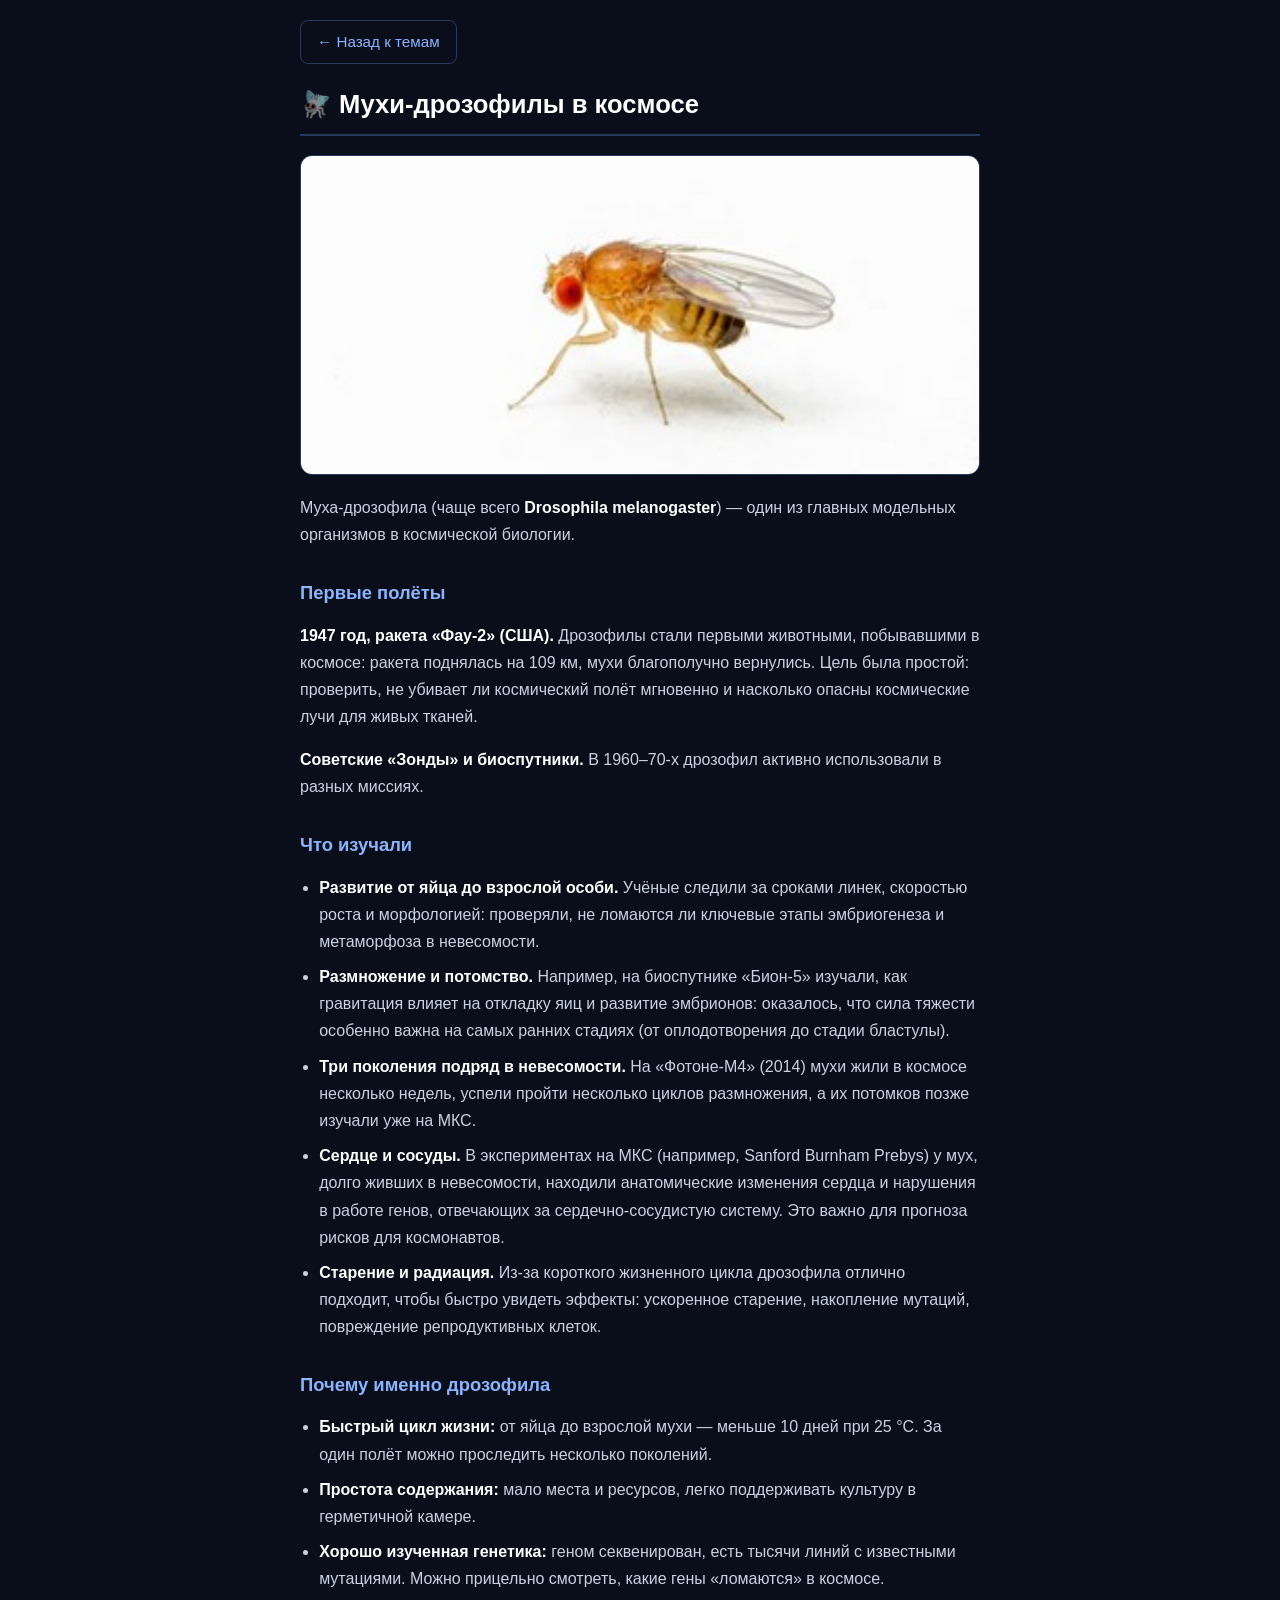
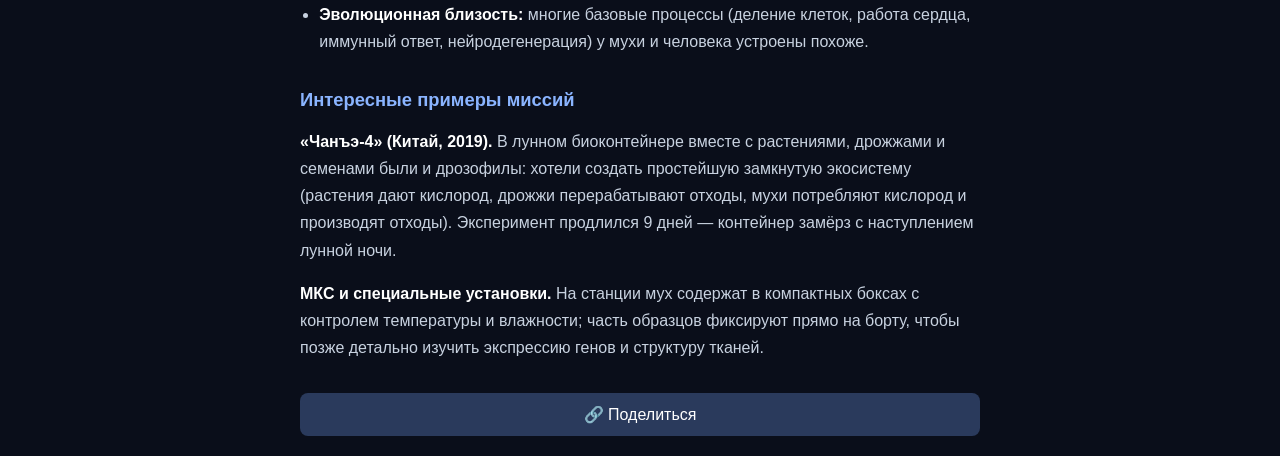
==== fruit-flies.html @ 6aa346f5 "Космическая биология" ====
<!DOCTYPE html>
<html lang="ru">
<head>
  <meta charset="UTF-8">
  <meta name="viewport" content="width=device-width, initial-scale=1.0">
  <title>Мухи-дрозофилы в космосе</title>
  <link rel="stylesheet" href="style.css">
</head>
<body>
  <a href="index.html" class="back-link">← Назад к темам</a>
  <h1>🪰 Мухи-дрозофилы в космосе</h1>
<img src="images/fruit-fly.jpg" alt="Муха-дрозофила" class="hero">
  <p>Муха-дрозофила (чаще всего <strong>Drosophila melanogaster</strong>) — один из главных модельных организмов в космической биологии.</p>

  <h2>Первые полёты</h2>
  <p><strong>1947 год, ракета «Фау-2» (США).</strong> Дрозофилы стали первыми животными, побывавшими в космосе: ракета поднялась на 109 км, мухи благополучно вернулись. Цель была простой: проверить, не убивает ли космический полёт мгновенно и насколько опасны космические лучи для живых тканей.</p>

  <p><strong>Советские «Зонды» и биоспутники.</strong> В 1960–70-х дрозофил активно использовали в разных миссиях.</p>

  <h2>Что изучали</h2>
  <ul>
    <li><strong>Развитие от яйца до взрослой особи.</strong> Учёные следили за сроками линек, скоростью роста и морфологией: проверяли, не ломаются ли ключевые этапы эмбриогенеза и метаморфоза в невесомости.</li>
    <li><strong>Размножение и потомство.</strong> Например, на биоспутнике «Бион-5» изучали, как гравитация влияет на откладку яиц и развитие эмбрионов: оказалось, что сила тяжести особенно важна на самых ранних стадиях (от оплодотворения до стадии бластулы).</li>
    <li><strong>Три поколения подряд в невесомости.</strong> На «Фотоне-М4» (2014) мухи жили в космосе несколько недель, успели пройти несколько циклов размножения, а их потомков позже изучали уже на МКС.</li>
    <li><strong>Сердце и сосуды.</strong> В экспериментах на МКС (например, Sanford Burnham Prebys) у мух, долго живших в невесомости, находили анатомические изменения сердца и нарушения в работе генов, отвечающих за сердечно-сосудистую систему. Это важно для прогноза рисков для космонавтов.</li>
    <li><strong>Старение и радиация.</strong> Из-за короткого жизненного цикла дрозофила отлично подходит, чтобы быстро увидеть эффекты: ускоренное старение, накопление мутаций, повреждение репродуктивных клеток.</li>
  </ul>

  <h2>Почему именно дрозофила</h2>
  <ul>
    <li><strong>Быстрый цикл жизни:</strong> от яйца до взрослой мухи — меньше 10 дней при 25 °С. За один полёт можно проследить несколько поколений.</li>
    <li><strong>Простота содержания:</strong> мало места и ресурсов, легко поддерживать культуру в герметичной камере.</li>
    <li><strong>Хорошо изученная генетика:</strong> геном секвенирован, есть тысячи линий с известными мутациями. Можно прицельно смотреть, какие гены «ломаются» в космосе.</li>
    <li><strong>Эволюционная близость:</strong> многие базовые процессы (деление клеток, работа сердца, иммунный ответ, нейродегенерация) у мухи и человека устроены похоже.</li>
  </ul>

  <h2>Интересные примеры миссий</h2>
  <p><strong>«Чанъэ-4» (Китай, 2019).</strong> В лунном биоконтейнере вместе с растениями, дрожжами и семенами были и дрозофилы: хотели создать простейшую замкнутую экосистему (растения дают кислород, дрожжи перерабатывают отходы, мухи потребляют кислород и производят отходы). Эксперимент продлился 9 дней — контейнер замёрз с наступлением лунной ночи.</p>

  <p><strong>МКС и специальные установки.</strong> На станции мух содержат в компактных боксах с контролем температуры и влажности; часть образцов фиксируют прямо на борту, чтобы позже детально изучить экспрессию генов и структуру тканей.</p>

  <button class="share-btn" onclick="sharePage()">🔗 Поделиться</button>
  <script>
    function sharePage() {
      if (navigator.share) navigator.share({ title: document.title, url: location.href });
      else { navigator.clipboard.writeText(location.href); alert('Ссылка скопирована!'); }
    }
  </script>
</body>
</html>
---- style.css ----
* {
  margin: 0;
  padding: 0;
  box-sizing: border-box;
}

body {
  font-family: -apple-system, BlinkMacSystemFont, "Segoe UI", Roboto, sans-serif;
  background: #0a0e1a;
  color: #e8ecf5;
  line-height: 1.7;
  padding: 20px;
  max-width: 720px;
  margin: 0 auto;
  min-height: 100vh;
}

h1 {
  font-size: 1.6rem;
  margin-bottom: 1.2rem;
  color: #ffffff;
  line-height: 1.3;
  border-bottom: 2px solid #2a3a5c;
  padding-bottom: 0.8rem;
}

h2 {
  font-size: 1.15rem;
  margin: 1.8rem 0 0.8rem;
  color: #8ab4ff;
}

p {
  margin-bottom: 1rem;
  font-size: 1rem;
  color: #c8d2e0;
}

ul {
  margin: 0.5rem 0 1rem 1.2rem;
}

li {
  margin-bottom: 0.5rem;
  color: #c8d2e0;
}

strong {
  color: #ffffff;
}

.back-link {
  display: inline-block;
  margin-bottom: 1.5rem;
  color: #8ab4ff;
  text-decoration: none;
  font-size: 0.95rem;
  padding: 8px 16px;
  border: 1px solid #2a3a5c;
  border-radius: 8px;
  transition: all 0.2s;
}

.back-link:hover {
  background: #1a2338;
  border-color: #8ab4ff;
}

/* Главная страница */
.menu-card {
  display: block;
  background: #131a2e;
  border: 1px solid #2a3a5c;
  border-radius: 12px;
  padding: 1.2rem;
  margin-bottom: 1rem;
  text-decoration: none;
  color: #e8ecf5;
  transition: all 0.2s;
}

.menu-card:hover {
  background: #1a2338;
  border-color: #8ab4ff;
  transform: translateY(-2px);
}

.menu-card h3 {
  font-size: 1.05rem;
  margin-bottom: 0.4rem;
  color: #ffffff;
}

.menu-card p {
  font-size: 0.9rem;
  margin-bottom: 0;
  color: #8a9ab5;
}

.emoji {
  font-size: 1.5rem;
  margin-right: 0.6rem;
}

/* Кнопка "Поделиться" */
.share-btn {
  display: block;
  width: 100%;
  padding: 12px;
  margin-top: 2rem;
  background: #2a3a5c;
  color: #ffffff;
  border: none;
  border-radius: 8px;
  font-size: 1rem;
  cursor: pointer;
  transition: background 0.2s;
}

.share-btn:hover {
  background: #3a4a6c;
}

/* Картинки */
img {
  max-width: 100%;
  height: auto;
  border-radius: 8px;
  margin: 1rem 0;
}

@media (max-width: 480px) {
  body { padding: 16px; }
  h1 { font-size: 1.35rem; }
  h2 { font-size: 1.05rem; }
}
/* Картинки */
img.hero {
  width: 100%;
  height: auto;
  max-height: 320px;
  object-fit: cover;
  border-radius: 12px;
  margin: 0 0 1.2rem 0;
  display: block;
  border: 1px solid #2a3a5c;
}
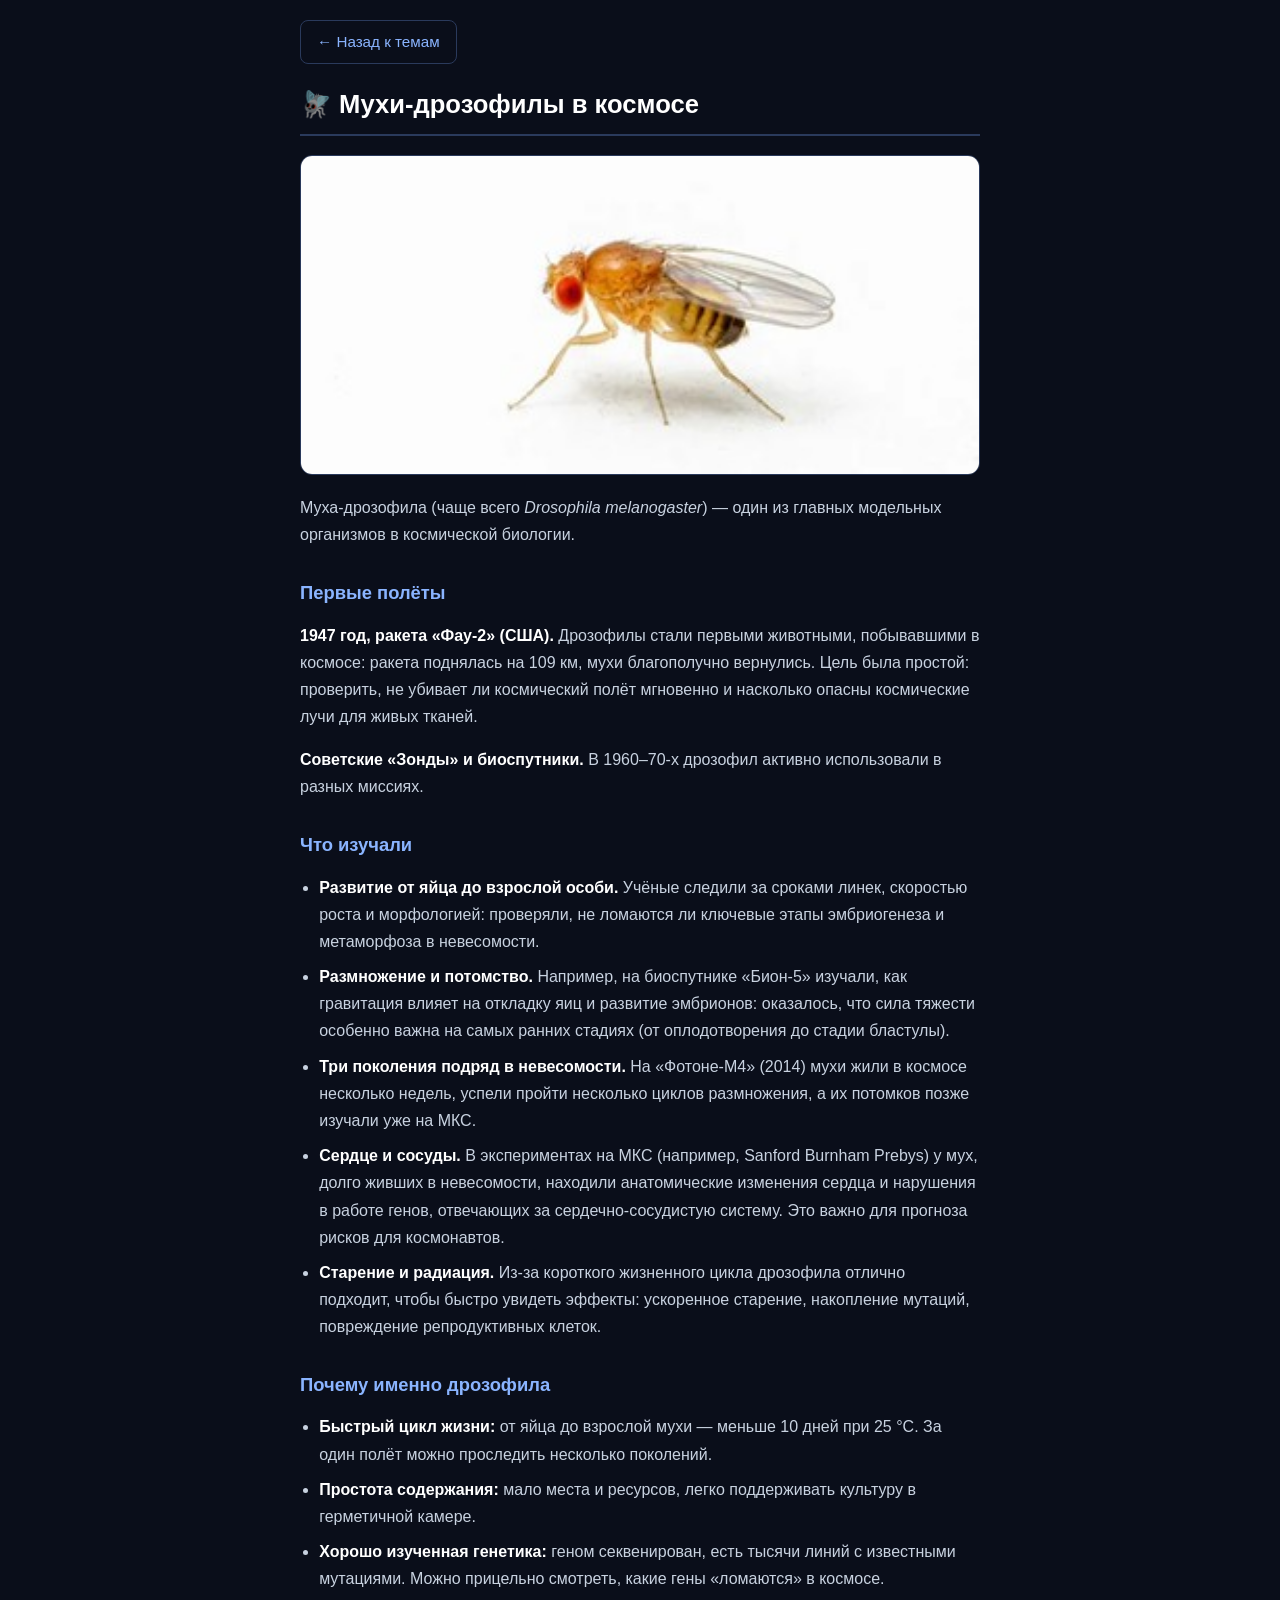
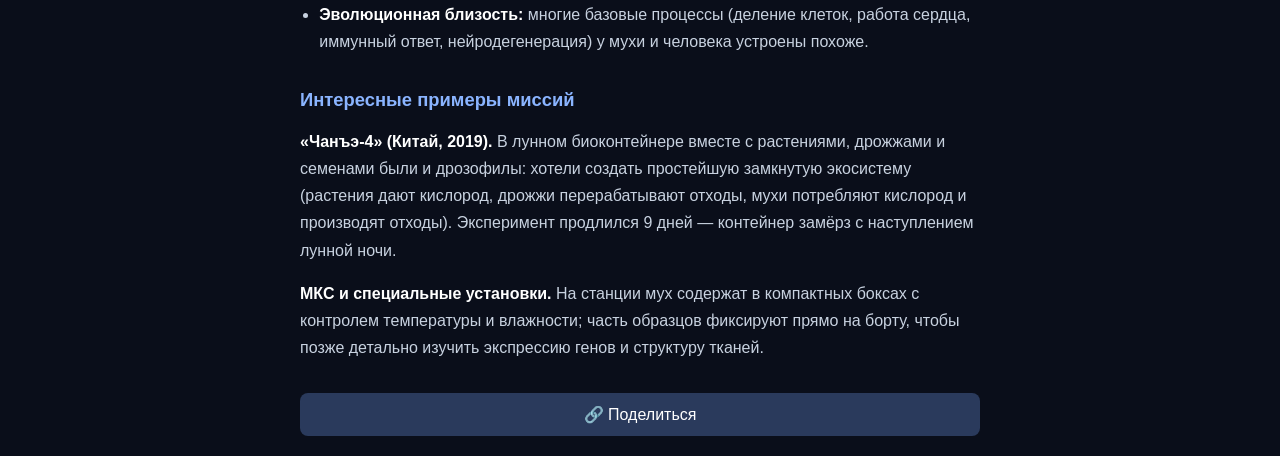
==== commit 89a12939: "Обновил тексты" ====
--- a/fruit-flies.html
+++ b/fruit-flies.html
@@ -10,7 +10,7 @@
   <a href="index.html" class="back-link">← Назад к темам</a>
   <h1>🪰 Мухи-дрозофилы в космосе</h1>
 <img src="images/fruit-fly.jpg" alt="Муха-дрозофила" class="hero">
-  <p>Муха-дрозофила (чаще всего <strong>Drosophila melanogaster</strong>) — один из главных модельных организмов в космической биологии.</p>
+  <p>Муха-дрозофила (чаще всего <em>Drosophila melanogaster</em>) — один из главных модельных организмов в космической биологии.</p>
 
   <h2>Первые полёты</h2>
   <p><strong>1947 год, ракета «Фау-2» (США).</strong> Дрозофилы стали первыми животными, побывавшими в космосе: ракета поднялась на 109 км, мухи благополучно вернулись. Цель была простой: проверить, не убивает ли космический полёт мгновенно и насколько опасны космические лучи для живых тканей.</p>
